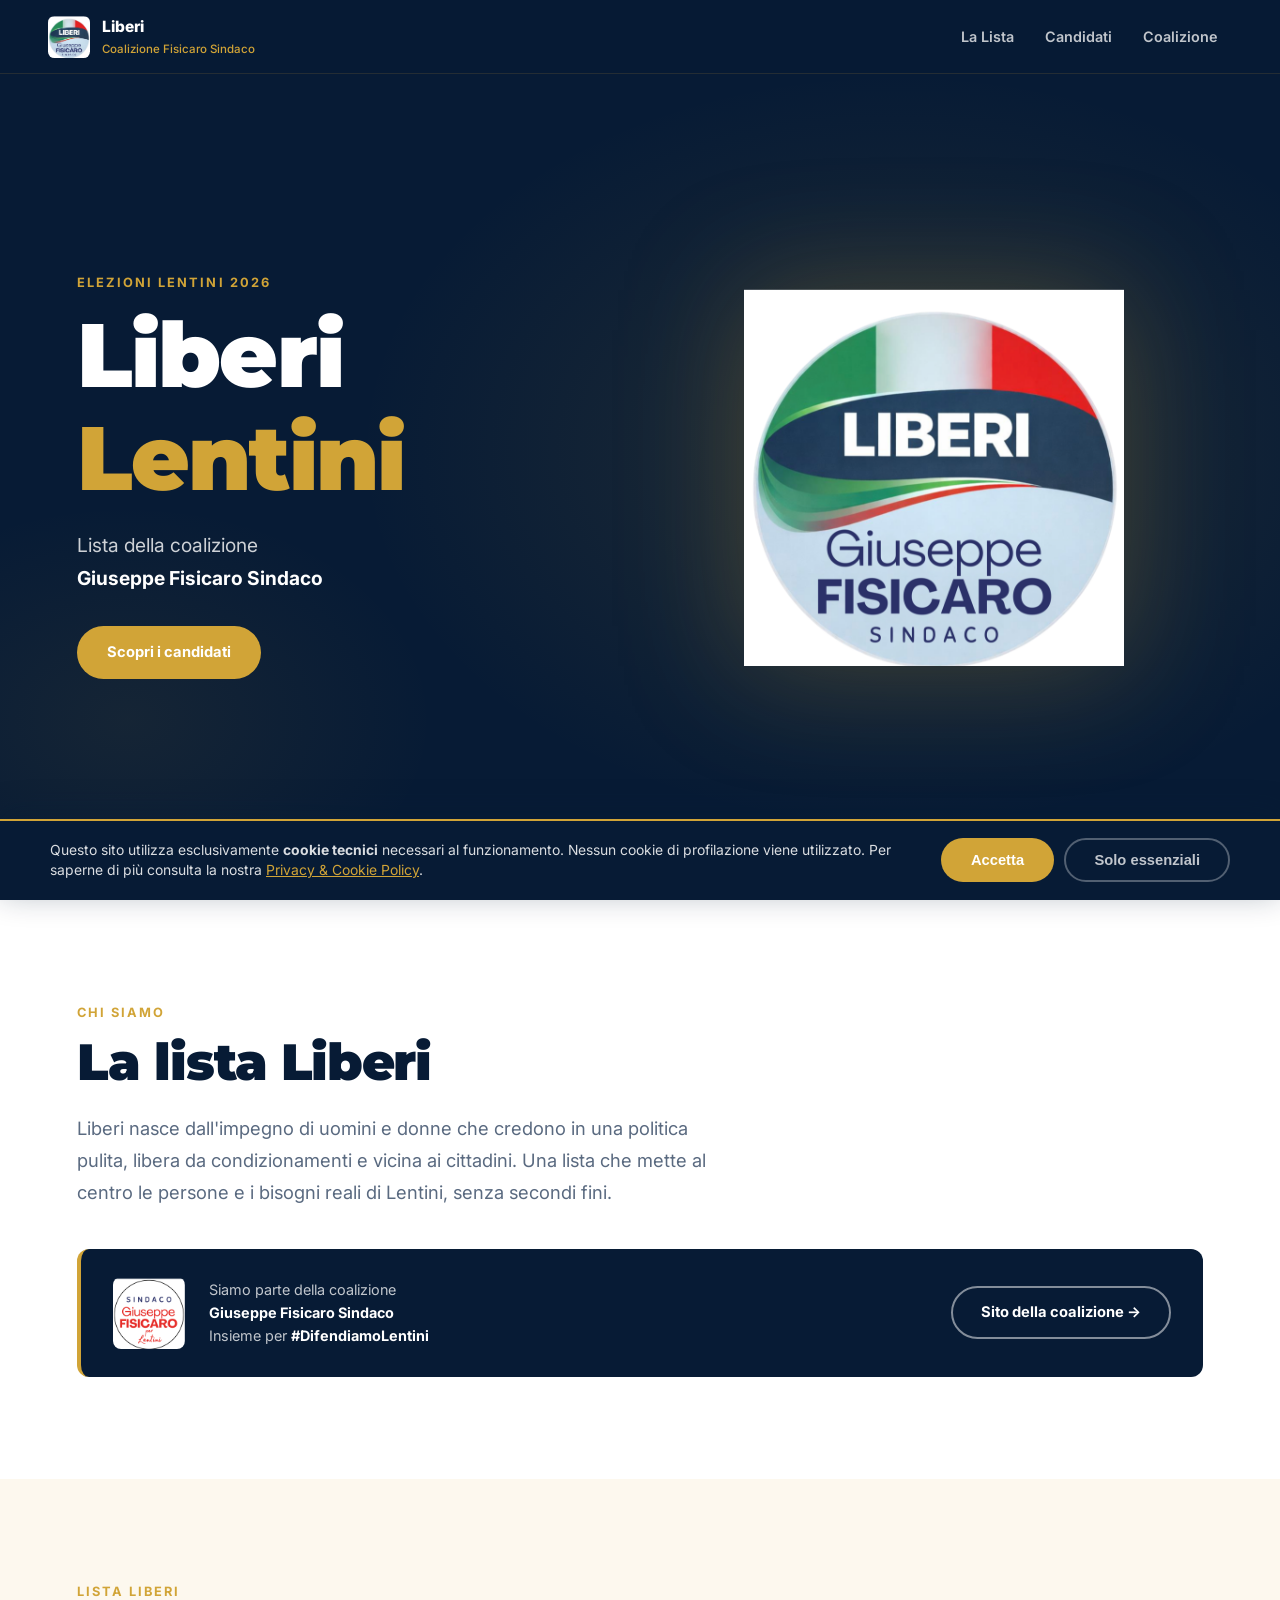
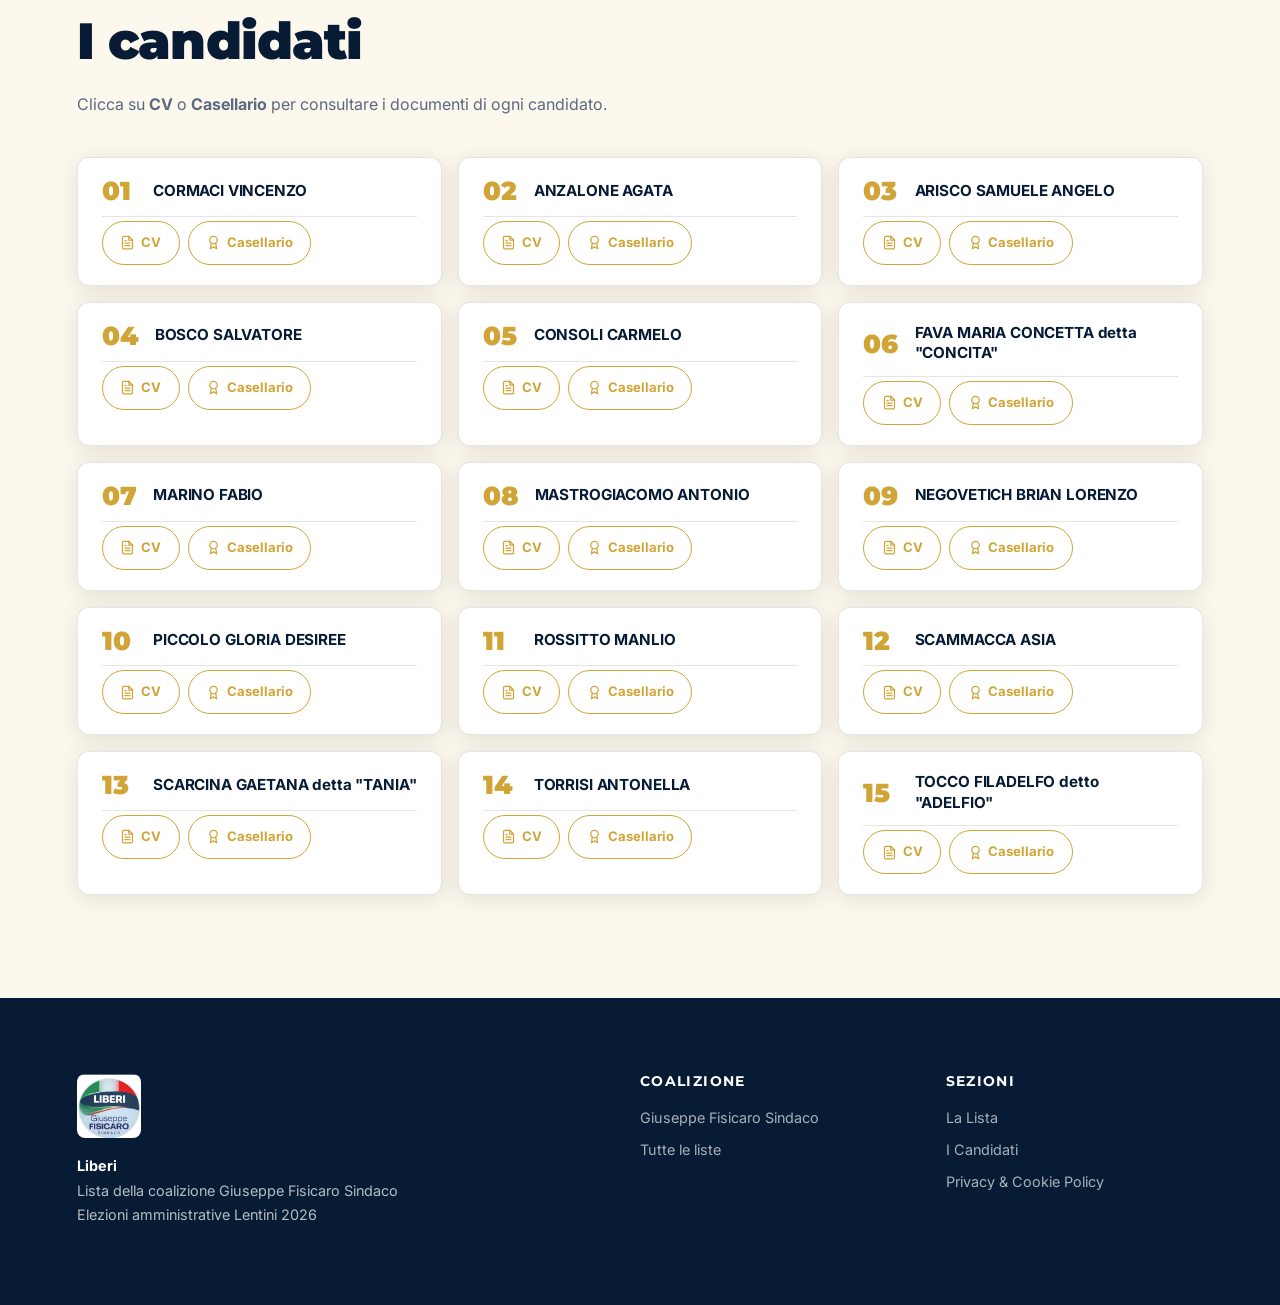
==== index.html @ a69f4c68 "Initial commit: Liberi mini-site" ====
<!doctype html>
<html lang="it">
  <head>
    <meta charset="utf-8">
    <meta name="viewport" content="width=device-width, initial-scale=1">
    <title>Liberi | Coalizione Giuseppe Fisicaro Sindaco</title>
    <meta name="description" content="Liberi, lista della coalizione Giuseppe Fisicaro Sindaco per le elezioni amministrative di Lentini 2026. Scopri i candidati e i loro documenti.">
    <meta property="og:title" content="Liberi | Coalizione Giuseppe Fisicaro Sindaco">
    <meta property="og:description" content="Lista della coalizione Giuseppe Fisicaro Sindaco — Elezioni Lentini 2026.">
    <meta property="og:image" content="assets/img/logo-liberi.png">
    <link rel="preconnect" href="https://fonts.googleapis.com">
    <link rel="preconnect" href="https://fonts.gstatic.com" crossorigin>
    <link href="https://fonts.googleapis.com/css2?family=Inter:wght@400;500;600;700;800&family=Montserrat:wght@700;800;900&display=swap" rel="stylesheet">
    <link rel="stylesheet" href="assets/css/styles.css?v=3">
  </head>
  <body>

    <header class="site-header" data-header>
      <a class="brand" href="#home" aria-label="Liberi">
        <img src="assets/img/logo-liberi.png" alt="Logo Liberi">
        <span>
          <strong>Liberi</strong>
          <small>Coalizione Fisicaro Sindaco</small>
        </span>
      </a>
      <nav class="main-nav" aria-label="Navigazione principale">
        <a href="#lista">La Lista</a>
        <a href="#candidati">Candidati</a>
        <a href="#coalizione">Coalizione</a>
      </nav>
      <button class="nav-toggle" data-nav-toggle aria-expanded="false" aria-label="Apri menu">
        <span></span><span></span><span></span>
      </button>
    </header>

    <div class="nav-drawer" data-nav aria-label="Menu mobile">
      <a href="#lista">La Lista</a>
      <a href="#candidati">Candidati</a>
      <a href="#coalizione">Coalizione</a>
    </div>

    <main>

      <!-- HERO -->
      <section class="hero" id="home">
        <div class="hero-content">
          <p class="eyebrow">Elezioni Lentini 2026</p>
          <h1>Liberi<br><em>Lentini</em></h1>
          <p class="hero-sub">Lista della coalizione<br><strong>Giuseppe Fisicaro Sindaco</strong></p>
          <a class="btn btn-primary" href="#candidati">Scopri i candidati</a>
        </div>
        <div class="hero-logo reveal">
          <img src="assets/img/logo-liberi.png" alt="Liberi">
        </div>
      </section>

      <!-- LA LISTA -->
      <section class="section" id="lista">
        <div class="section-inner">
          <p class="eyebrow">Chi siamo</p>
          <h2>La lista Liberi</h2>
          <p class="section-lead">Liberi nasce dall'impegno di uomini e donne che credono in una politica pulita, libera da condizionamenti e vicina ai cittadini. Una lista che mette al centro le persone e i bisogni reali di Lentini, senza secondi fini.</p>

          <div class="coalition-badge reveal">
            <img src="assets/img/logo-fisicaro.png" alt="Giuseppe Fisicaro Sindaco">
            <div>
              <p>Siamo parte della coalizione</p>
              <p><strong>Giuseppe Fisicaro Sindaco</strong></p>
              <p>Insieme per <strong>#DifendiamoLentini</strong></p>
            </div>
            <a href="https://giuseppefisicarosindaco.it" class="btn btn-outline" target="_blank" rel="noopener noreferrer">Sito della coalizione →</a>
          </div>
        </div>
      </section>

      <!-- CANDIDATI -->
      <section class="section section-alt" id="candidati">
        <div class="section-inner">
          <p class="eyebrow">Lista Liberi</p>
          <h2>I candidati</h2>
          <p class="section-sub">Clicca su <strong>CV</strong> o <strong>Casellario</strong> per consultare i documenti di ogni candidato.</p>
          <div class="candidates-grid" data-candidates></div>
        </div>
      </section>

    </main>

    <!-- FOOTER -->
    <footer class="site-footer" id="coalizione">
      <div class="footer-brand">
        <img src="assets/img/logo-liberi.png" alt="Logo Liberi">
        <p><strong>Liberi</strong></p>
        <p>Lista della coalizione Giuseppe Fisicaro Sindaco</p>
        <p>Elezioni amministrative Lentini 2026</p>
      </div>
      <div>
        <h3>Coalizione</h3>
        <a href="https://giuseppefisicarosindaco.it" target="_blank" rel="noopener noreferrer">Giuseppe Fisicaro Sindaco</a>
        <a href="https://giuseppefisicarosindaco.it#coalizione" target="_blank" rel="noopener noreferrer">Tutte le liste</a>
      </div>
      <div>
        <h3>Sezioni</h3>
        <a href="#lista">La Lista</a>
        <a href="#candidati">I Candidati</a>
        <a href="privacy.html">Privacy &amp; Cookie Policy</a>
      </div>
    </footer>

    <script src="assets/js/main.js?v=2" defer></script>
  </body>
</html>
---- assets/css/styles.css ----
/* ============================================================
   LENTINI GIOVANE — Stylesheet
   ============================================================ */

/* ---------- Variables ---------- */
:root {
  --primary:      #d1a437;
  --primary-dark: #a07c1e;
  --primary-light:#fdf8ee;
  --navy:         #071b35;
  --navy-mid:     #0f2d54;
  --white:        #ffffff;
  --text:         #1a2640;
  --text-muted:   #5a6a80;
  --border:       rgba(0,0,0,.10);
  --container:    1180px;
  --radius:       .75rem;
  --shadow:       0 4px 24px rgba(0,0,0,.10);
}

/* ---------- Reset / Base ---------- */
*, *::before, *::after { box-sizing: border-box; margin: 0; padding: 0; }

html { scroll-behavior: smooth; -webkit-text-size-adjust: 100%; }

body {
  font-family: 'Inter', system-ui, sans-serif;
  font-size: 1rem;
  line-height: 1.65;
  color: var(--text);
  background: var(--white);
  overflow-x: hidden;
}

img { display: block; max-width: 100%; height: auto; }
a   { color: var(--primary); text-decoration: none; }
a:hover { text-decoration: underline; }

/* ---------- Typography ---------- */
h1, h2, h3, h4 {
  font-family: 'Montserrat', 'Inter', sans-serif;
  font-weight: 900;
  line-height: 1.15;
  letter-spacing: -.02em;
  color: var(--navy);
}

h1 { font-size: clamp(2.8rem, 7vw, 6rem); }
h2 { font-size: clamp(2rem, 4.5vw, 3.2rem); }
h3 { font-size: 1.2rem; font-weight: 700; }

.eyebrow {
  font-size: .8rem;
  font-weight: 700;
  letter-spacing: .16em;
  text-transform: uppercase;
  color: var(--primary);
  margin-bottom: .6rem;
}

/* ---------- Buttons ---------- */
.btn {
  display: inline-flex;
  align-items: center;
  justify-content: center;
  gap: .45rem;
  padding: .75rem 1.75rem;
  min-height: 44px;
  border-radius: 99px;
  font-weight: 700;
  font-size: .92rem;
  cursor: pointer;
  border: 2px solid transparent;
  transition: background .2s, color .2s, border-color .2s, transform .15s;
  text-decoration: none;
  white-space: nowrap;
  -webkit-tap-highlight-color: transparent;
}
.btn:hover { transform: translateY(-2px); text-decoration: none; }

.btn-primary  { background: var(--primary); color: var(--white); }
.btn-primary:hover { background: var(--primary-dark); }

.btn-outline  { background: transparent; color: var(--white); border-color: rgba(255,255,255,.5); }
.btn-outline:hover { background: rgba(255,255,255,.12); border-color: var(--white); }

.btn-doc {
  display: inline-flex;
  align-items: center;
  justify-content: center;
  gap: .35rem;
  padding: .5rem 1.1rem;
  min-height: 44px;
  border-radius: 99px;
  font-size: .82rem;
  font-weight: 700;
  border: 1.5px solid var(--primary);
  color: var(--primary);
  background: transparent;
  transition: background .18s, color .18s;
  text-decoration: none;
  -webkit-tap-highlight-color: transparent;
}
.btn-doc:hover { background: var(--primary); color: var(--white); text-decoration: none; }

.btn-doc svg { width: 15px; height: 15px; flex-shrink: 0; }

/* ---------- Header ---------- */
.site-header {
  position: fixed;
  top: 0; left: 0; right: 0;
  z-index: 100;
  display: flex;
  align-items: center;
  justify-content: space-between;
  gap: 1.5rem;
  padding: .9rem clamp(1rem, 5vw, 3rem);
  background: rgba(7,27,53,.96);
  backdrop-filter: blur(10px);
  border-bottom: 1px solid rgba(209,164,55,.15);
  transition: box-shadow .25s;
}
.site-header.scrolled { box-shadow: 0 2px 20px rgba(0,0,0,.3); }

.brand {
  display: flex;
  align-items: center;
  gap: .75rem;
  color: var(--white);
  text-decoration: none;
  flex-shrink: 0;
}
.brand:hover { text-decoration: none; }
.brand img { width: 42px; height: 42px; object-fit: contain; border-radius: .4rem; }
.brand strong { display: block; font-size: .97rem; font-weight: 800; color: var(--white); }
.brand small  { display: block; font-size: .72rem; color: var(--primary); font-weight: 500; }

.main-nav {
  display: flex;
  align-items: center;
  gap: .25rem;
}
.main-nav a {
  color: rgba(255,255,255,.75);
  font-size: .9rem;
  font-weight: 600;
  padding: .45rem .85rem;
  border-radius: 99px;
  transition: color .15s, background .15s;
  text-decoration: none;
}
.main-nav a:hover { color: var(--white); background: rgba(209,164,55,.15); }

/* ---------- Nav Toggle (mobile) ---------- */
.nav-toggle {
  display: none;
  flex-direction: column;
  justify-content: center;
  gap: 5px;
  width: 44px; height: 44px;
  border: none;
  background: transparent;
  cursor: pointer;
  padding: .25rem;
  -webkit-tap-highlight-color: transparent;
}
.nav-toggle span {
  display: block;
  height: 2px;
  background: var(--white);
  border-radius: 2px;
  transition: transform .25s, opacity .25s;
}
.nav-toggle[aria-expanded="true"] span:nth-child(1) { transform: translateY(7px) rotate(45deg); }
.nav-toggle[aria-expanded="true"] span:nth-child(2) { opacity: 0; }
.nav-toggle[aria-expanded="true"] span:nth-child(3) { transform: translateY(-7px) rotate(-45deg); }

/* ---------- Nav Drawer ---------- */
.nav-drawer {
  display: none;
  position: fixed;
  top: 65px; left: 0; right: 0;
  z-index: 99;
  background: var(--navy);
  border-bottom: 2px solid var(--primary);
  flex-direction: column;
  padding: .75rem 1rem 1rem;
  gap: .25rem;
  transform: translateY(-8px);
  opacity: 0;
  transition: transform .25s, opacity .25s;
  pointer-events: none;
}
.nav-drawer.is-open {
  opacity: 1;
  transform: translateY(0);
  pointer-events: all;
}
.nav-drawer a {
  color: rgba(255,255,255,.85);
  font-weight: 600;
  padding: .85rem 1rem;
  min-height: 44px;
  border-radius: .5rem;
  transition: background .15s, color .15s;
  text-decoration: none;
  display: flex;
  align-items: center;
  -webkit-tap-highlight-color: transparent;
}
.nav-drawer a:hover { background: rgba(209,164,55,.15); color: var(--white); }

body.is-nav-open { overflow: hidden; }

/* ---------- Hero ---------- */
.hero {
  min-height: 100svh;
  background: var(--navy);
  display: grid;
  grid-template-columns: 1fr 1fr;
  align-items: center;
  gap: 3rem;
  padding: clamp(6rem, 10vw, 9rem) clamp(1.5rem, 6vw, 5rem) clamp(3rem, 6vw, 5rem);
  position: relative;
  overflow: hidden;
}

.hero::before {
  content: '';
  position: absolute;
  inset: 0;
  background:
    radial-gradient(ellipse 60% 60% at 70% 50%, rgba(209,164,55,.12) 0%, transparent 70%),
    radial-gradient(ellipse 40% 40% at 10% 80%, rgba(209,164,55,.07) 0%, transparent 60%);
  pointer-events: none;
}

.hero-content {
  position: relative;
  z-index: 1;
}
.hero-content .eyebrow { color: var(--primary); }

.hero-content h1 {
  color: var(--white);
  margin-bottom: 1.25rem;
}
.hero-content h1 em {
  font-style: normal;
  color: var(--primary);
}

.hero-sub {
  color: rgba(255,255,255,.80);
  font-size: clamp(1rem, 2vw, 1.2rem);
  line-height: 1.7;
  margin-bottom: 2rem;
}
.hero-sub strong { color: var(--white); }
.hero-sub .hashtag {
  display: inline-block;
  margin-top: .3rem;
  color: var(--primary);
  font-weight: 700;
  font-size: 1.05em;
}

.hero-logo {
  display: flex;
  align-items: center;
  justify-content: center;
  position: relative;
  z-index: 1;
}
.hero-logo img {
  width: clamp(200px, 40vw, 380px);
  filter: drop-shadow(0 0 60px rgba(209,164,55,.25));
  animation: float 5s ease-in-out infinite;
}

@keyframes float {
  0%, 100% { transform: translateY(0); }
  50%       { transform: translateY(-12px); }
}

/* ---------- Section ---------- */
.section {
  padding: clamp(4rem, 8vw, 7rem) clamp(1.5rem, 6vw, 5rem);
}
.section-alt { background: var(--primary-light); }

.section-inner {
  max-width: var(--container);
  margin-inline: auto;
}
.section-inner h2 { margin-bottom: 1.25rem; }

.section-lead {
  font-size: clamp(1rem, 2vw, 1.15rem);
  color: var(--text-muted);
  max-width: 640px;
  line-height: 1.75;
  margin-bottom: 2.5rem;
}
.section-sub {
  color: var(--text-muted);
  margin-bottom: 2.5rem;
}

/* ---------- Coalition Badge ---------- */
.coalition-badge {
  display: flex;
  align-items: center;
  gap: 1.5rem;
  background: var(--navy);
  color: var(--white);
  padding: 1.75rem 2rem;
  border-radius: var(--radius);
  flex-wrap: wrap;
  border-left: 4px solid var(--primary);
}
.coalition-badge img {
  width: 72px;
  height: 72px;
  object-fit: contain;
  border-radius: .5rem;
  flex-shrink: 0;
}
.coalition-badge > div { flex: 1; min-width: 200px; }
.coalition-badge p { color: rgba(255,255,255,.75); font-size: .9rem; line-height: 1.6; }
.coalition-badge p strong { color: var(--white); }

/* ---------- Candidates Grid ---------- */
.candidates-grid {
  display: grid;
  grid-template-columns: repeat(auto-fill, minmax(280px, 1fr));
  gap: 1rem;
}

.candidate-card {
  background: var(--white);
  border-radius: var(--radius);
  padding: 1.25rem 1.5rem;
  display: flex;
  flex-direction: column;
  gap: .75rem;
  box-shadow: var(--shadow);
  border: 1.5px solid var(--border);
  transition: transform .2s, box-shadow .2s;
}
.candidate-card:hover {
  transform: translateY(-3px);
  box-shadow: 0 8px 32px rgba(209,164,55,.12);
  border-color: rgba(209,164,55,.3);
}

.candidate-top {
  display: flex;
  align-items: center;
  gap: 1rem;
}
.candidate-num {
  font-family: 'Montserrat', sans-serif;
  font-size: 1.6rem;
  font-weight: 900;
  color: var(--primary);
  line-height: 1;
  flex-shrink: 0;
  min-width: 2.2rem;
}
.candidate-name {
  font-weight: 700;
  font-size: .95rem;
  color: var(--navy);
  line-height: 1.35;
  letter-spacing: -.01em;
}

.candidate-docs {
  display: flex;
  gap: .5rem;
  flex-wrap: wrap;
  padding-top: .25rem;
  border-top: 1px solid var(--border);
}
.candidate-docs:empty { display: none; }

/* ---------- Footer ---------- */
.site-footer {
  background: var(--navy);
  color: rgba(255,255,255,.70);
  padding: clamp(3rem, 6vw, 5rem) clamp(1.5rem, 6vw, 5rem);
  display: grid;
  grid-template-columns: 2fr 1fr 1fr;
  gap: 3rem;
  max-width: 100%;
}

.footer-brand img {
  width: 64px;
  height: 64px;
  object-fit: contain;
  border-radius: .5rem;
  margin-bottom: 1rem;
}
.footer-brand p { font-size: .9rem; line-height: 1.7; }
.footer-brand p strong { color: var(--white); }

.site-footer h3 {
  color: var(--white);
  font-size: .85rem;
  font-weight: 700;
  letter-spacing: .1em;
  text-transform: uppercase;
  margin-bottom: 1rem;
}
.site-footer a {
  display: block;
  color: rgba(255,255,255,.65);
  font-size: .9rem;
  margin-bottom: .5rem;
  transition: color .15s;
}
.site-footer a:hover { color: var(--primary); text-decoration: none; }

/* ---------- Reveal animation ---------- */
.reveal {
  opacity: 0;
  transform: translateY(24px);
  transition: opacity .55s ease, transform .55s ease;
}
.reveal.is-visible {
  opacity: 1;
  transform: translateY(0);
}

/* ---------- Responsive ---------- */

/* Tablet / small desktop */
@media (max-width: 900px) {
  .hero {
    grid-template-columns: 1fr;
    min-height: auto;
    padding-top: 6rem;
    padding-bottom: 3.5rem;
    text-align: center;
    gap: 2rem;
  }
  .hero-logo { order: -1; }
  .hero-logo img {
    width: clamp(130px, 42vw, 200px);
    animation: none; /* stop float on tablet/mobile — save battery */
  }
  .hero-sub { margin-inline: auto; max-width: 480px; }
  .hero-content .btn { margin-inline: auto; }

  .site-footer { grid-template-columns: 1fr 1fr; }
  .footer-brand { grid-column: 1 / -1; }
}

/* Mobile nav */
@media (max-width: 760px) {
  .main-nav { display: none; }
  .nav-toggle { display: flex; }
  .nav-drawer { display: flex; }

  /* Brand: hide subtitle on very small screens to avoid overflow */
  .brand small { display: none; }

  .site-footer { grid-template-columns: 1fr; gap: 2rem; }

  /* Candidates: 2 columns on medium mobile */
  .candidates-grid {
    grid-template-columns: repeat(auto-fill, minmax(240px, 1fr));
  }

  /* Coalition badge: stack on mobile */
  .coalition-badge {
    flex-direction: column;
    text-align: center;
    align-items: center;
    border-left: none;
    border-top: 4px solid var(--primary);
    padding: 1.5rem;
  }
  .coalition-badge > div { min-width: unset; text-align: center; }
}

/* Small mobile (iPhone SE, 375px etc.) */
@media (max-width: 480px) {
  .candidates-grid { grid-template-columns: 1fr; }

  /* Doc buttons full-width on small screens */
  .candidate-docs {
    flex-direction: column;
    gap: .4rem;
  }
  .candidate-docs .btn-doc {
    width: 100%;
    justify-content: center;
  }

  /* Hero tighter on small phones */
  .hero { padding-top: 5.5rem; gap: 1.5rem; }
  .hero-logo img { width: clamp(110px, 38vw, 160px); }

  /* Section padding tighter */
  .section { padding-top: 3rem; padding-bottom: 3rem; }
}

/* Safe area insets — iPhone con notch/Dynamic Island */
@supports (padding: max(0px)) {
  .site-header {
    padding-left: max(clamp(1rem, 5vw, 3rem), env(safe-area-inset-left));
    padding-right: max(clamp(1rem, 5vw, 3rem), env(safe-area-inset-right));
  }
  .cookie-banner {
    padding-bottom: max(1.1rem, calc(env(safe-area-inset-bottom) + .75rem));
    padding-left: max(clamp(1rem, 5vw, 3rem), env(safe-area-inset-left));
    padding-right: max(clamp(1rem, 5vw, 3rem), env(safe-area-inset-right));
  }
  .hero, .section, .site-footer {
    padding-left: max(clamp(1.5rem, 6vw, 5rem), env(safe-area-inset-left));
    padding-right: max(clamp(1.5rem, 6vw, 5rem), env(safe-area-inset-right));
  }
}

/* Disable sticky hover on touch devices */
@media (hover: none) {
  .btn:hover { transform: none; }
  .candidate-card:hover {
    transform: none;
    box-shadow: var(--shadow);
    border-color: var(--border);
  }
}

/* ---------- Cookie Banner ---------- */
.cookie-banner {
  position: fixed;
  bottom: 0; left: 0; right: 0;
  z-index: 9999;
  background: var(--navy);
  border-top: 2px solid var(--primary);
  color: var(--white);
  padding: 1.1rem clamp(1rem, 5vw, 3rem);
  box-shadow: 0 -6px 32px rgba(7,27,53,.32);
}
.cookie-banner-inner {
  display: flex;
  align-items: center;
  justify-content: space-between;
  gap: 1.25rem;
  max-width: var(--container);
  margin-inline: auto;
  flex-wrap: wrap;
}
.cookie-banner p {
  flex: 1;
  min-width: 220px;
  margin: 0;
  font-size: .87rem;
  line-height: 1.5;
  color: rgba(255,255,255,.85);
}
.cookie-banner p a { color: var(--primary); text-decoration: underline; }
.cookie-banner-actions { display: flex; gap: .65rem; flex-shrink: 0; }

.btn-secondary {
  background: transparent;
  color: rgba(255,255,255,.75);
  border-color: rgba(255,255,255,.3);
}
.btn-secondary:hover {
  background: rgba(255,255,255,.08);
  color: var(--white);
  border-color: rgba(255,255,255,.6);
}

/* ---------- Legal text (privacy.html) ---------- */
.page-hero {
  background: var(--navy);
  padding: clamp(6rem, 10vw, 9rem) clamp(1.5rem, 6vw, 5rem) clamp(3rem, 5vw, 5rem);
  text-align: center;
}
.page-hero .eyebrow { color: var(--primary); }
.page-hero h1 { color: var(--white); margin-bottom: 1rem; font-size: clamp(2rem, 5vw, 3.5rem); }
.page-hero p { color: rgba(255,255,255,.75); max-width: 640px; margin-inline: auto; }

.legal-text {
  max-width: 760px;
  margin-inline: auto;
  padding: clamp(3rem, 6vw, 5rem) clamp(1.5rem, 6vw, 5rem);
}
.legal-text h2 {
  font-size: 1.35rem;
  color: var(--navy);
  margin-top: 2.5rem;
  margin-bottom: .6rem;
  padding-bottom: .4rem;
  border-bottom: 2px solid var(--primary);
}
.legal-text h3 {
  font-size: 1rem;
  color: var(--navy);
  margin-top: 1.5rem;
  margin-bottom: .4rem;
}
.legal-text p, .legal-text li {
  font-size: .95rem;
  color: var(--text-muted);
  line-height: 1.75;
  margin-bottom: .75rem;
}
.legal-text ul, .legal-text ol {
  padding-left: 1.4rem;
  margin-bottom: 1rem;
}
.legal-text a { color: var(--primary); text-decoration: underline; }
.legal-text strong { color: var(--text); }
.legal-meta {
  margin-top: 2.5rem;
  font-size: .82rem;
  color: var(--text-muted);
  font-style: italic;
}

/* ---------- Responsive additions ---------- */
@media (max-width: 580px) {
  .cookie-banner-actions { width: 100%; }
  .cookie-banner-actions .btn { flex: 1; text-align: center; justify-content: center; }
}

@media (prefers-reduced-motion: reduce) {
  .reveal { opacity: 1; transform: none; transition: none; }
  .hero-logo img { animation: none; }
}
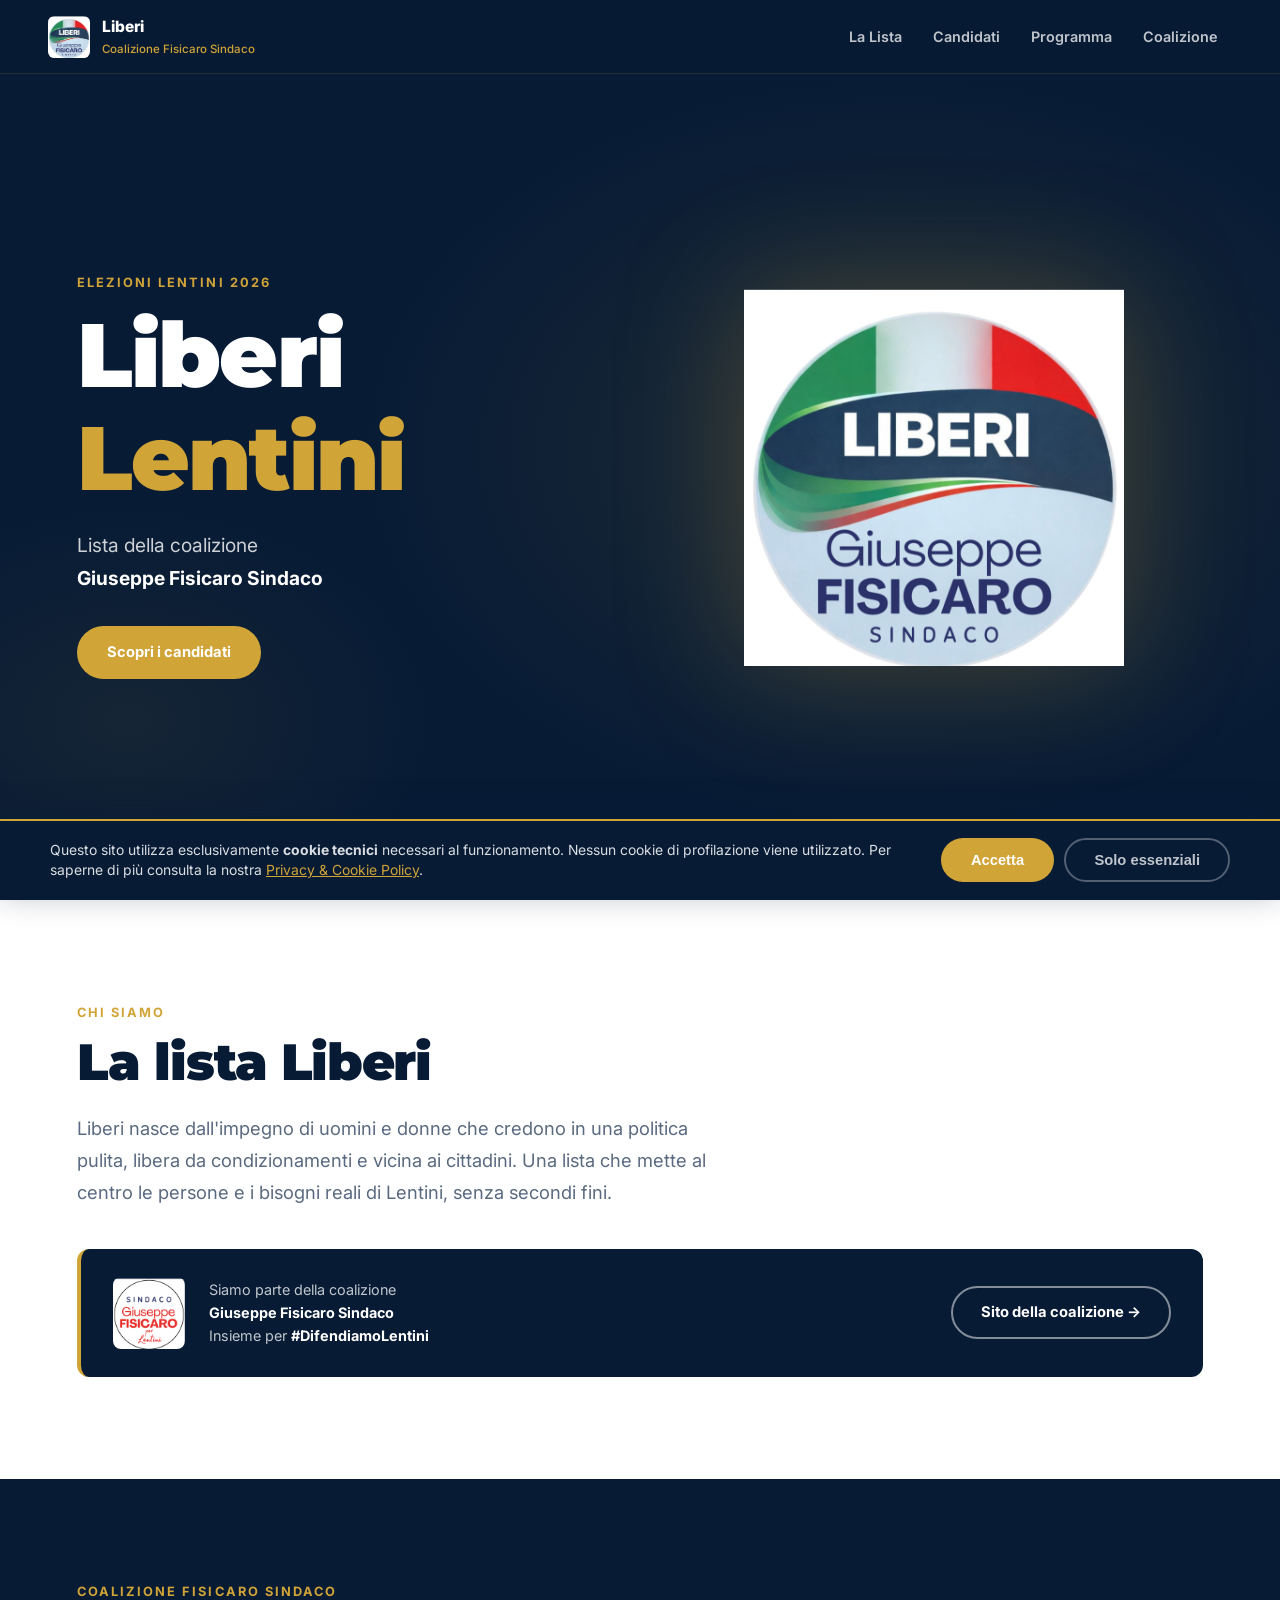
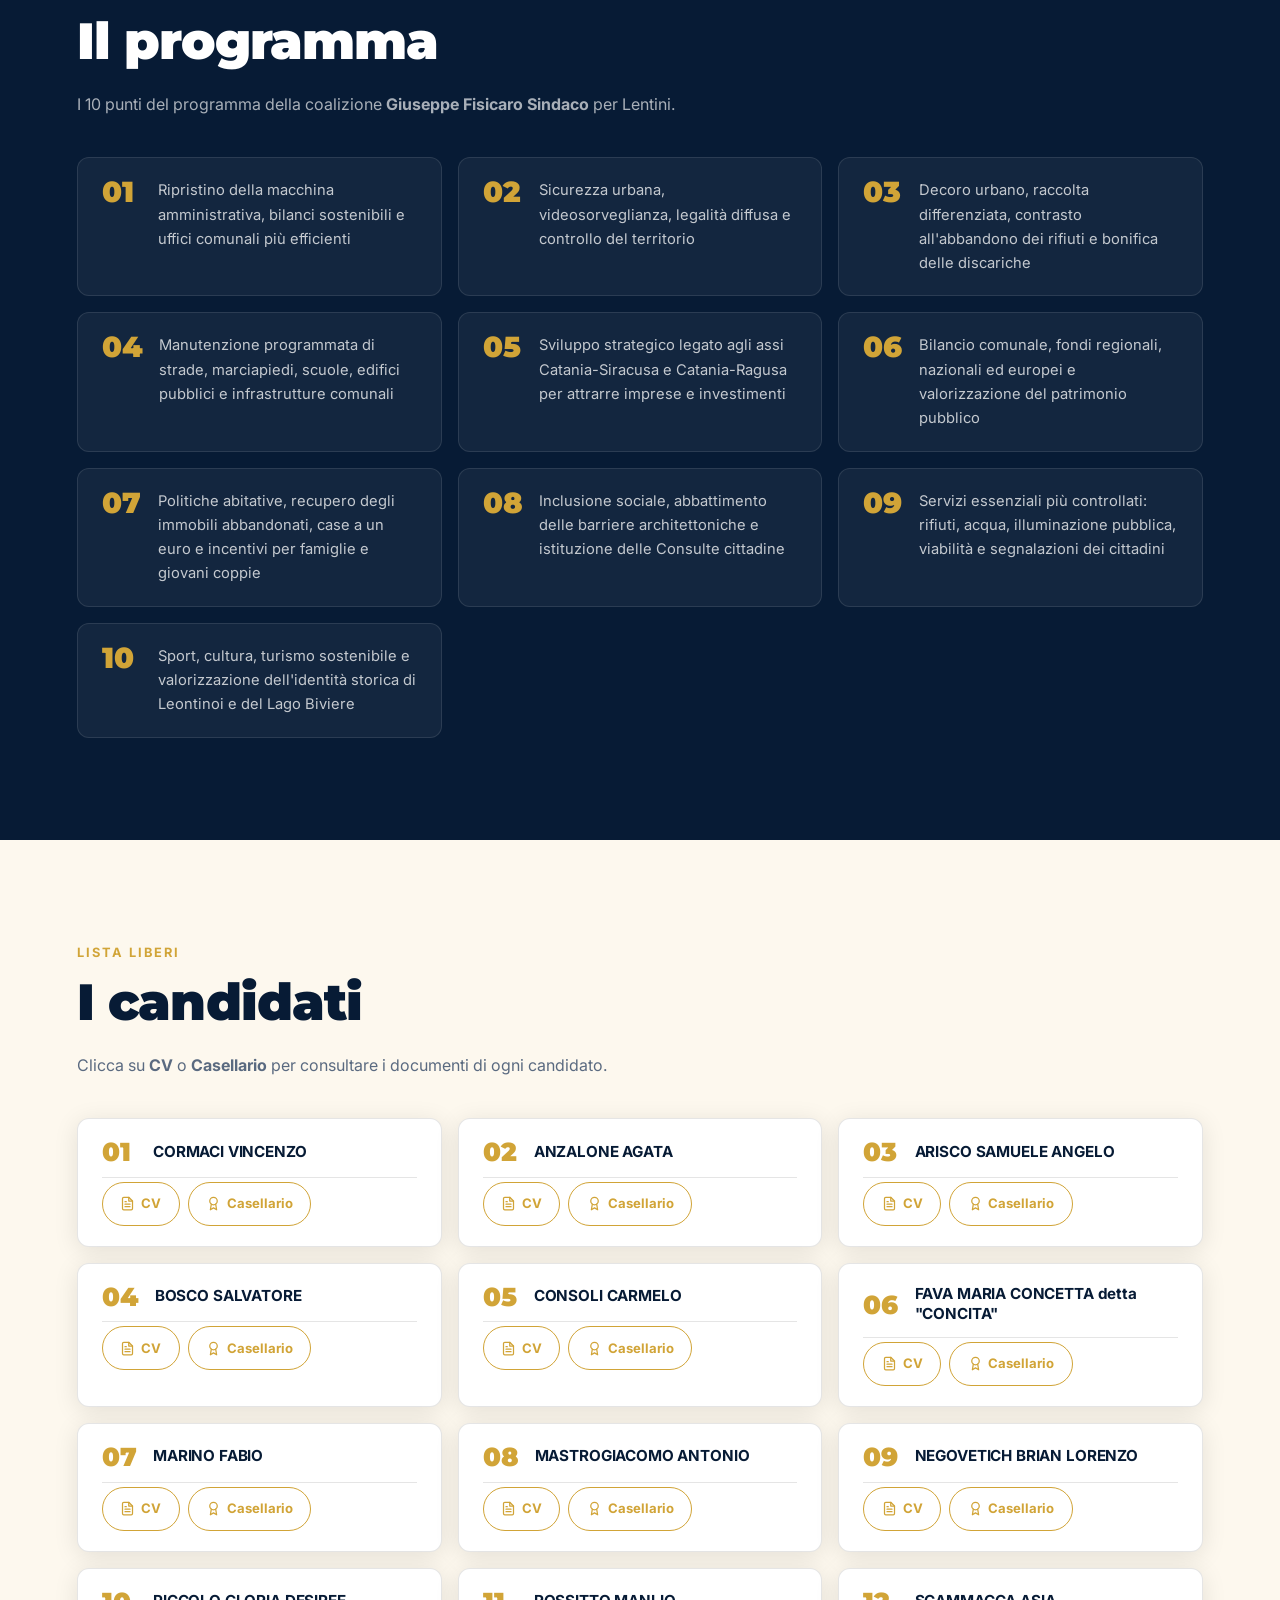
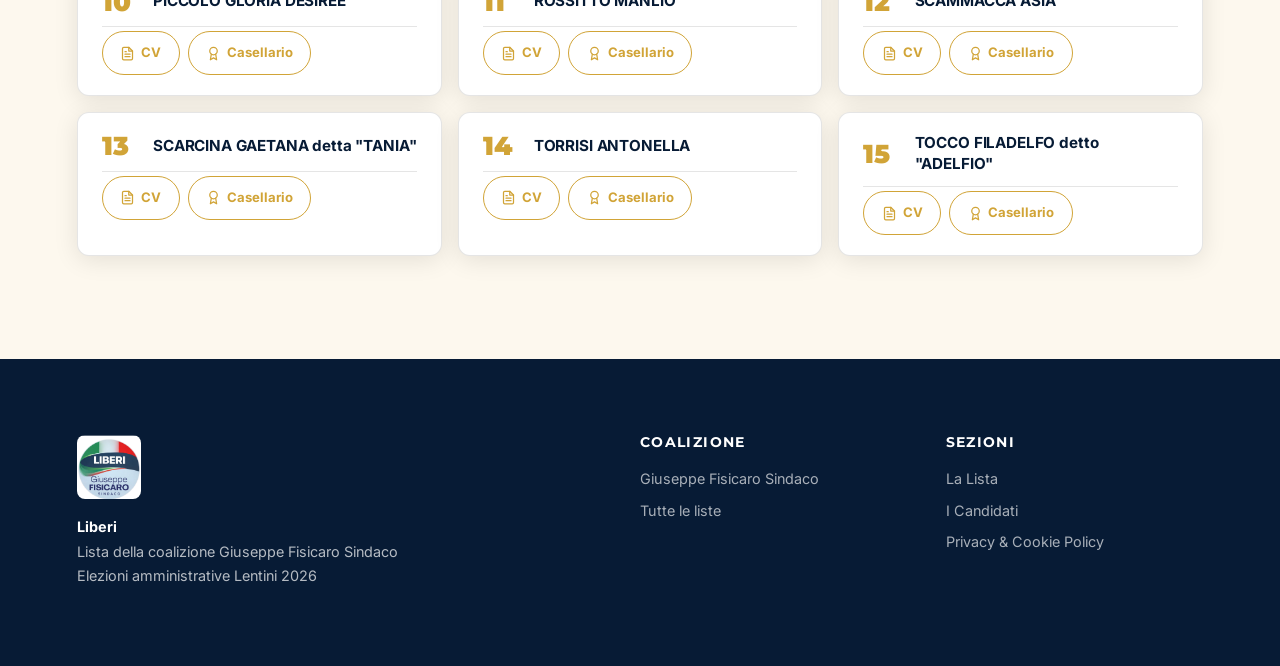
==== commit a949db38: "Aggiunge sezione programma coalizione" ====
--- a/index.html
+++ b/index.html
@@ -11,7 +11,7 @@
     <link rel="preconnect" href="https://fonts.googleapis.com">
     <link rel="preconnect" href="https://fonts.gstatic.com" crossorigin>
     <link href="https://fonts.googleapis.com/css2?family=Inter:wght@400;500;600;700;800&family=Montserrat:wght@700;800;900&display=swap" rel="stylesheet">
-    <link rel="stylesheet" href="assets/css/styles.css?v=3">
+    <link rel="stylesheet" href="assets/css/styles.css?v=4">
   </head>
   <body>
 
@@ -26,6 +26,7 @@
       <nav class="main-nav" aria-label="Navigazione principale">
         <a href="#lista">La Lista</a>
         <a href="#candidati">Candidati</a>
+        <a href="#programma">Programma</a>
         <a href="#coalizione">Coalizione</a>
       </nav>
       <button class="nav-toggle" data-nav-toggle aria-expanded="false" aria-label="Apri menu">
@@ -36,6 +37,7 @@
     <div class="nav-drawer" data-nav aria-label="Menu mobile">
       <a href="#lista">La Lista</a>
       <a href="#candidati">Candidati</a>
+      <a href="#programma">Programma</a>
       <a href="#coalizione">Coalizione</a>
     </div>
 
@@ -73,6 +75,16 @@
         </div>
       </section>
 
+      <!-- PROGRAMMA -->
+      <section class="section section-program" id="programma">
+        <div class="section-inner">
+          <p class="eyebrow">Coalizione Fisicaro Sindaco</p>
+          <h2>Il programma</h2>
+          <p class="section-sub">I 10 punti del programma della coalizione <strong>Giuseppe Fisicaro Sindaco</strong> per Lentini.</p>
+          <div class="program-grid" data-program-grid></div>
+        </div>
+      </section>
+
       <!-- CANDIDATI -->
       <section class="section section-alt" id="candidati">
         <div class="section-inner">
@@ -106,6 +118,6 @@
       </div>
     </footer>
 
-    <script src="assets/js/main.js?v=2" defer></script>
+    <script src="assets/js/main.js?v=3" defer></script>
   </body>
 </html>
--- a/assets/css/styles.css
+++ b/assets/css/styles.css
@@ -635,3 +635,49 @@
   .reveal { opacity: 1; transform: none; transition: none; }
   .hero-logo img { animation: none; }
 }
+
+/* ---------- Program ---------- */
+.section-program { background: var(--navy); }
+.section-program .eyebrow { color: var(--primary); }
+.section-program h2 { color: var(--white); }
+.section-program .section-sub { color: rgba(255,255,255,.65); }
+
+.program-grid {
+  display: grid;
+  grid-template-columns: repeat(auto-fill, minmax(280px, 1fr));
+  gap: 1rem;
+  margin-top: 1.5rem;
+}
+.program-item {
+  background: rgba(255,255,255,.05);
+  border: 1.5px solid rgba(255,255,255,.10);
+  border-radius: var(--radius);
+  padding: 1.25rem 1.5rem;
+  display: flex;
+  gap: 1rem;
+  align-items: flex-start;
+  transition: background .2s, border-color .2s;
+}
+.program-item:hover {
+  background: rgba(255,255,255,.08);
+  border-color: rgba(255,255,255,.2);
+}
+.program-item span {
+  font-family: 'Montserrat', sans-serif;
+  font-size: 1.8rem;
+  font-weight: 900;
+  color: var(--primary);
+  line-height: 1;
+  flex-shrink: 0;
+  min-width: 2.5rem;
+}
+.program-item p {
+  font-size: .92rem;
+  color: rgba(255,255,255,.75);
+  line-height: 1.65;
+  margin: 0;
+}
+
+@media (max-width: 480px) {
+  .program-grid { grid-template-columns: 1fr; }
+}
